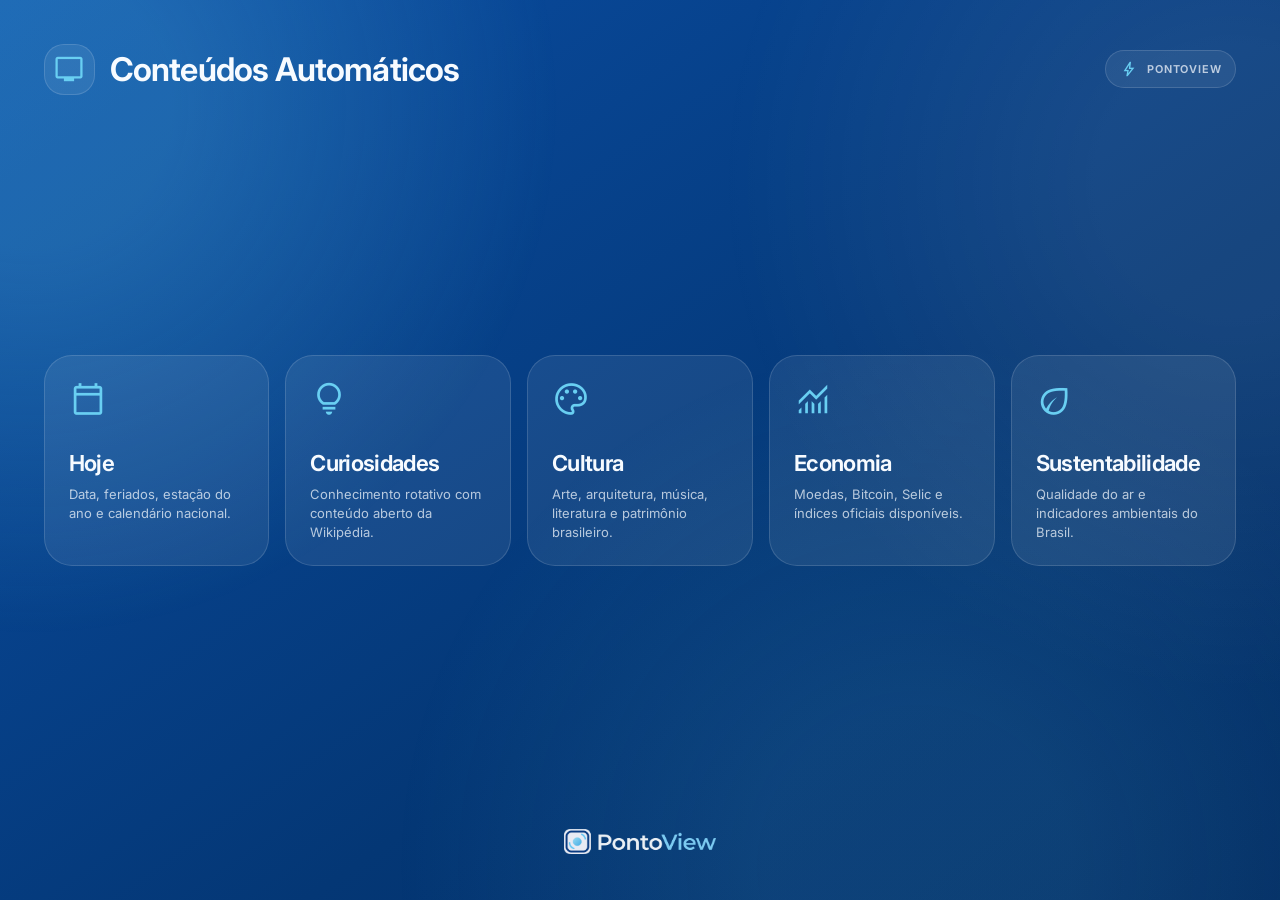
==== pontoview-automaticos/index.html @ fabbc934 "Add automatic content hub for PontoView panels" ====
<!doctype html>
<html lang="pt-BR">
<head>
<meta charset="utf-8"><meta name="viewport" content="width=device-width,initial-scale=1">
<title>PontoView • Conteúdos Automáticos</title>
<link rel="preconnect" href="https://fonts.googleapis.com"><link rel="preconnect" href="https://fonts.gstatic.com" crossorigin>
<link href="https://fonts.googleapis.com/css2?family=Inter:wght@300;400;500;600;700;800&display=swap" rel="stylesheet">
<link href="https://fonts.googleapis.com/css2?family=Material+Symbols+Outlined:opsz,wght,FILL,GRAD@24..48,300..700,0,0" rel="stylesheet">
<link rel="stylesheet" href="shared/pontoview.css">
<style>
body{overflow:auto;min-height:100vh}.pv-shell{height:auto;min-height:100vh}.hub{display:grid;grid-template-columns:repeat(5,minmax(0,1fr));gap:16px;align-self:center}.hub a{text-decoration:none;color:inherit}.hub-card{height:100%;padding:24px;border-radius:28px;background:rgba(255,255,255,.075);border:1px solid var(--pv-line);transition:transform .2s ease,background .2s ease}.hub-card:hover{transform:translateY(-3px);background:rgba(255,255,255,.11)}.hub-icon{font-size:38px;color:var(--pv-sky);margin-bottom:32px}.hub-title{font-size:22px;font-weight:650;letter-spacing:-.03em;margin-bottom:9px}.hub-text{font-size:13px;line-height:1.45;color:var(--pv-soft)}@media(max-width:1100px){.hub{grid-template-columns:repeat(2,1fr)}}@media(max-width:620px){.hub{grid-template-columns:1fr}}
</style>
</head>
<body>
<div class="pv-ambient" aria-hidden="true"></div>
<div class="pv-shell">
  <header class="pv-header"><div class="pv-brand"><div class="pv-badge"><span class="material-symbols-outlined">tv</span></div><div><div class="pv-title">Conteúdos Automáticos</div></div></div><div class="pv-source"><span class="material-symbols-outlined">bolt</span><span>PontoView</span></div></header>
  <main class="hub">
    <a href="hoje/"><article class="hub-card"><span class="material-symbols-outlined hub-icon">calendar_today</span><div class="hub-title">Hoje</div><div class="hub-text">Data, feriados, estação do ano e calendário nacional.</div></article></a>
    <a href="curiosidades/"><article class="hub-card"><span class="material-symbols-outlined hub-icon">lightbulb</span><div class="hub-title">Curiosidades</div><div class="hub-text">Conhecimento rotativo com conteúdo aberto da Wikipédia.</div></article></a>
    <a href="cultura/"><article class="hub-card"><span class="material-symbols-outlined hub-icon">palette</span><div class="hub-title">Cultura</div><div class="hub-text">Arte, arquitetura, música, literatura e patrimônio brasileiro.</div></article></a>
    <a href="economia/"><article class="hub-card"><span class="material-symbols-outlined hub-icon">monitoring</span><div class="hub-title">Economia</div><div class="hub-text">Moedas, Bitcoin, Selic e índices oficiais disponíveis.</div></article></a>
    <a href="sustentabilidade/"><article class="hub-card"><span class="material-symbols-outlined hub-icon">eco</span><div class="hub-title">Sustentabilidade</div><div class="hub-text">Qualidade do ar e indicadores ambientais do Brasil.</div></article></a>
  </main>
  <footer class="pv-footer"><img src="../assets/logo/pontoview-logo-white.png" alt="PontoView"></footer>
</div>
</body></html>
---- pontoview-automaticos/shared/pontoview.css ----
:root{
  --pv-blue:#08479a;
  --pv-deep:#032a61;
  --pv-sky:#69cff2;
  --pv-white:#f7fbff;
  --pv-soft:rgba(247,251,255,.72);
  --pv-faint:rgba(247,251,255,.46);
  --pv-line:rgba(255,255,255,.14);
  --pv-panel:rgba(255,255,255,.075);
  --pv-panel-strong:rgba(255,255,255,.11);
  --pv-safe:clamp(24px,3.4vw,58px);
  --pv-radius:clamp(24px,2.4vw,36px);
  --pv-ease:cubic-bezier(.22,1,.36,1);
}
*{box-sizing:border-box}
html,body{width:100%;height:100%}
body{
  margin:0;
  overflow:hidden;
  font-family:Inter,system-ui,-apple-system,BlinkMacSystemFont,"Segoe UI",sans-serif;
  color:var(--pv-white);
  background:linear-gradient(145deg,#0a4ea5,#043775 62%,#032d63);
}
button,a{font:inherit}
.pv-ambient,.pv-ambient::before,.pv-ambient::after{position:fixed;pointer-events:none;content:"";z-index:0}
.pv-ambient{
  inset:-18%;
  background:
    radial-gradient(circle at 15% 22%,rgba(105,207,242,.23) 0 8%,transparent 30%),
    radial-gradient(circle at 84% 28%,rgba(255,255,255,.08) 0 8%,transparent 30%),
    radial-gradient(circle at 66% 84%,rgba(105,207,242,.10) 0 10%,transparent 34%);
  animation:pvAmbientFloat 24s ease-in-out infinite alternate;
}
.pv-ambient::before{
  width:min(40vw,650px);aspect-ratio:1;right:-12vw;top:-15vw;
  border:clamp(12px,1.2vw,22px) solid rgba(105,207,242,.10);
  border-left-color:transparent;border-bottom-color:transparent;border-radius:50%;
  animation:pvRing 40s linear infinite;
}
.pv-ambient::after{
  width:min(30vw,500px);aspect-ratio:1;left:-10vw;bottom:-14vw;
  border:clamp(9px,.9vw,16px) solid rgba(255,255,255,.06);
  border-top-color:transparent;border-right-color:transparent;border-radius:50%;
  animation:pvRing 48s linear infinite reverse;
}
@keyframes pvAmbientFloat{from{transform:translate3d(-1.4%,0,0) scale(1)}to{transform:translate3d(1.4%,-1%,0) scale(1.03)}}
@keyframes pvRing{to{transform:rotate(360deg)}}
@keyframes pvMarkPulse{50%{transform:scale(1.035);opacity:.96}}
@keyframes pvImageBreath{50%{transform:scale(1.025)}}
@keyframes pvEnterCopy{from{opacity:0;transform:translate3d(22px,0,0);filter:blur(3px)}to{opacity:1;transform:none;filter:none}}
@keyframes pvEnterMedia{from{opacity:0;transform:translate3d(28px,0,0) scale(.975);filter:blur(3px)}to{opacity:1;transform:none;filter:none}}
.pv-shell{
  position:relative;z-index:1;width:100%;height:100%;
  padding:var(--pv-safe);
  display:grid;
  grid-template-rows:auto minmax(0,1fr) auto;
  gap:clamp(20px,2.5vh,36px);
}
.pv-header{display:flex;align-items:center;justify-content:space-between;gap:22px;min-width:0}
.pv-brand{display:flex;align-items:center;gap:15px;min-width:0}
.pv-badge{
  width:clamp(50px,4vw,66px);height:clamp(50px,4vw,66px);border-radius:20px;
  display:grid;place-items:center;flex:0 0 auto;
  background:rgba(255,255,255,.075);border:1px solid var(--pv-line);
  animation:pvMarkPulse 6s ease-in-out infinite;
}
.pv-badge .material-symbols-outlined{font-size:clamp(27px,2.5vw,38px);color:var(--pv-sky);font-variation-settings:'FILL' 0,'wght' 500,'GRAD' 0,'opsz' 48}
.pv-title{font-size:clamp(28px,2.55vw,44px);font-weight:650;line-height:1;letter-spacing:-.025em}
.pv-source{
  display:flex;align-items:center;gap:9px;max-width:44vw;min-width:0;
  padding:9px 14px;border-radius:999px;background:rgba(255,255,255,.065);border:1px solid var(--pv-line);
  color:var(--pv-soft);font-size:clamp(10px,.85vw,13px);font-weight:650;letter-spacing:.075em;text-transform:uppercase;
  white-space:nowrap;overflow:hidden;text-overflow:ellipsis;
}
.pv-source .material-symbols-outlined{font-size:18px;color:var(--pv-sky)}
.pv-stage{min-height:0;display:grid;grid-template-columns:minmax(0,55%) minmax(0,45%);gap:clamp(28px,3.3vw,54px);align-items:stretch}
.pv-copy{min-width:0;min-height:0;display:flex;flex-direction:column;justify-content:center;padding:clamp(12px,1.5vw,22px) 0;transform-origin:center left}
.pv-kicker{margin:0 0 clamp(18px,2.2vh,28px);font-size:clamp(11px,.9vw,14px);font-weight:650;letter-spacing:.14em;text-transform:uppercase;color:var(--pv-sky)}
.pv-headline{margin:0;font-size:clamp(42px,4.9vw,80px);font-weight:650;line-height:1.03;letter-spacing:-.048em;text-wrap:balance}
.pv-body{margin:clamp(20px,2.5vh,30px) 0 0;font-size:clamp(16px,1.35vw,21px);line-height:1.48;color:var(--pv-soft);max-width:64ch;text-wrap:pretty}
.pv-media{
  min-width:0;min-height:0;position:relative;overflow:hidden;border-radius:var(--pv-radius);
  background:linear-gradient(145deg,rgba(105,207,242,.16),rgba(255,255,255,.035));border:1px solid var(--pv-line);
  transform-origin:center right;
}
.pv-media img.pv-image{width:100%;height:100%;object-fit:cover;display:block;animation:pvImageBreath 14s ease-in-out infinite}
.pv-media::after{content:"";position:absolute;inset:0;background:linear-gradient(180deg,rgba(3,42,97,.01),rgba(3,42,97,.40));pointer-events:none}
.pv-media-fallback{position:absolute;inset:0;display:grid;place-items:center;background:radial-gradient(circle at 50% 46%,rgba(105,207,242,.14),transparent 38%),linear-gradient(145deg,rgba(255,255,255,.03),rgba(105,207,242,.06))}
.pv-media-fallback .material-symbols-outlined{font-size:clamp(100px,12vw,190px);color:rgba(255,255,255,.19);font-variation-settings:'FILL' 0,'wght' 300,'GRAD' 0,'opsz' 48}
.pv-media.has-image .pv-media-fallback{display:none}
.pv-overlay{position:absolute;z-index:3;left:18px;right:18px;bottom:18px;display:flex;align-items:flex-end;justify-content:space-between;gap:12px}
.pv-pill{padding:9px 12px;border-radius:999px;background:rgba(3,42,97,.72);border:1px solid rgba(255,255,255,.15);backdrop-filter:blur(8px);color:rgba(255,255,255,.80);font-size:10px;font-weight:650;letter-spacing:.09em;text-transform:uppercase}
.pv-qr{display:flex;align-items:center;gap:10px;padding:9px 11px 9px 9px;border-radius:17px;background:rgba(3,42,97,.74);border:1px solid rgba(255,255,255,.16);backdrop-filter:blur(10px)}
.pv-qr.hidden{display:none}
.pv-qr img{width:68px;height:68px;border-radius:10px;background:#fff;display:block}
.pv-qr-copy{display:flex;flex-direction:column;gap:3px;max-width:130px}
.pv-qr-title{font-size:10px;font-weight:700;letter-spacing:.08em;text-transform:uppercase}
.pv-qr-hint{font-size:9px;line-height:1.25;color:rgba(255,255,255,.68)}
.pv-cards{display:grid;grid-template-columns:repeat(2,minmax(0,1fr));gap:clamp(12px,1.4vw,18px);align-content:center}
.pv-card{padding:clamp(18px,2vw,28px);border-radius:clamp(20px,2vw,30px);background:var(--pv-panel);border:1px solid var(--pv-line);min-width:0}
.pv-card-label{font-size:clamp(10px,.82vw,13px);font-weight:650;letter-spacing:.12em;text-transform:uppercase;color:var(--pv-sky);margin-bottom:10px}
.pv-card-value{font-size:clamp(30px,3.4vw,58px);font-weight:650;line-height:1;letter-spacing:-.045em}
.pv-card-note{margin-top:10px;font-size:clamp(12px,1vw,16px);line-height:1.35;color:var(--pv-soft)}
.pv-statline{display:flex;align-items:baseline;gap:9px;flex-wrap:wrap}
.pv-statline strong{font-size:clamp(54px,6vw,100px);font-weight:650;letter-spacing:-.06em;line-height:.95}
.pv-statline span{font-size:clamp(16px,1.4vw,22px);color:var(--pv-soft)}
.pv-progress{position:absolute;left:0;right:0;bottom:0;height:4px;background:rgba(255,255,255,.08);z-index:4}
.pv-progress>span{display:block;height:100%;width:0;background:linear-gradient(90deg,var(--pv-sky),rgba(255,255,255,.9));transform-origin:left}
.pv-footer{display:flex;align-items:center;justify-content:center;min-height:30px}
.pv-footer img{height:clamp(22px,2vw,31px);width:auto;display:block;opacity:.92}
.pv-transition{transition:opacity .54s var(--pv-ease),transform .54s var(--pv-ease),filter .54s var(--pv-ease)}
.pv-shell.is-leaving .pv-copy{opacity:0;transform:translate3d(-24px,0,0) scale(.992);filter:blur(3px)}
.pv-shell.is-leaving .pv-media,.pv-shell.is-leaving .pv-cards{opacity:0;transform:translate3d(22px,0,0) scale(.982);filter:blur(2px)}
.pv-shell.is-entering .pv-copy{animation:pvEnterCopy .64s var(--pv-ease) both}
.pv-shell.is-entering .pv-media,.pv-shell.is-entering .pv-cards{animation:pvEnterMedia .72s var(--pv-ease) both}
.pv-error{color:var(--pv-soft)}
@media (orientation:landscape) and (max-height:760px){
  .pv-shell{padding-top:20px;padding-bottom:16px;gap:15px}
  .pv-badge{width:48px;height:48px;border-radius:16px}.pv-title{font-size:30px}
  .pv-stage{grid-template-columns:minmax(0,58%) minmax(0,42%);gap:30px}
  .pv-headline{font-size:clamp(36px,4.1vw,60px)}.pv-body{font-size:14px;margin-top:14px}.pv-kicker{margin-bottom:14px}
  .pv-card{padding:16px}.pv-card-value{font-size:clamp(26px,3vw,44px)}
}
@media (orientation:portrait),(max-aspect-ratio:4/5){
  .pv-shell{padding:clamp(28px,5vw,54px) clamp(24px,5vw,52px) clamp(22px,4vw,42px);gap:clamp(24px,2.8vh,36px)}
  .pv-source{max-width:48vw}
  .pv-stage{grid-template-columns:1fr;grid-template-rows:minmax(0,50%) minmax(0,50%);gap:clamp(22px,2.7vh,34px)}
  .pv-copy{padding:0}.pv-headline{font-size:clamp(42px,7.4vw,70px)}.pv-body{font-size:clamp(16px,2.5vw,20px)}
  .pv-cards{grid-template-columns:repeat(2,minmax(0,1fr))}
}
@media (orientation:portrait) and (max-width:620px){
  .pv-badge{width:46px;height:46px}.pv-title{font-size:28px}.pv-source{max-width:43vw;padding:8px 10px}
  .pv-headline{font-size:36px}.pv-body{font-size:14px}.pv-stage{grid-template-rows:auto minmax(260px,1fr)}
  .pv-cards{grid-template-columns:1fr 1fr}.pv-card{padding:14px}.pv-card-note{font-size:11px}
  .pv-qr-copy{display:none}.pv-qr{padding:8px}.pv-qr img{width:60px;height:60px}
}
@media (prefers-reduced-motion:reduce){
  .pv-ambient,.pv-ambient::before,.pv-ambient::after,.pv-badge,.pv-image{animation:none!important}
  .pv-transition{transition:none!important}.pv-shell.is-entering .pv-copy,.pv-shell.is-entering .pv-media,.pv-shell.is-entering .pv-cards{animation:none!important}
}
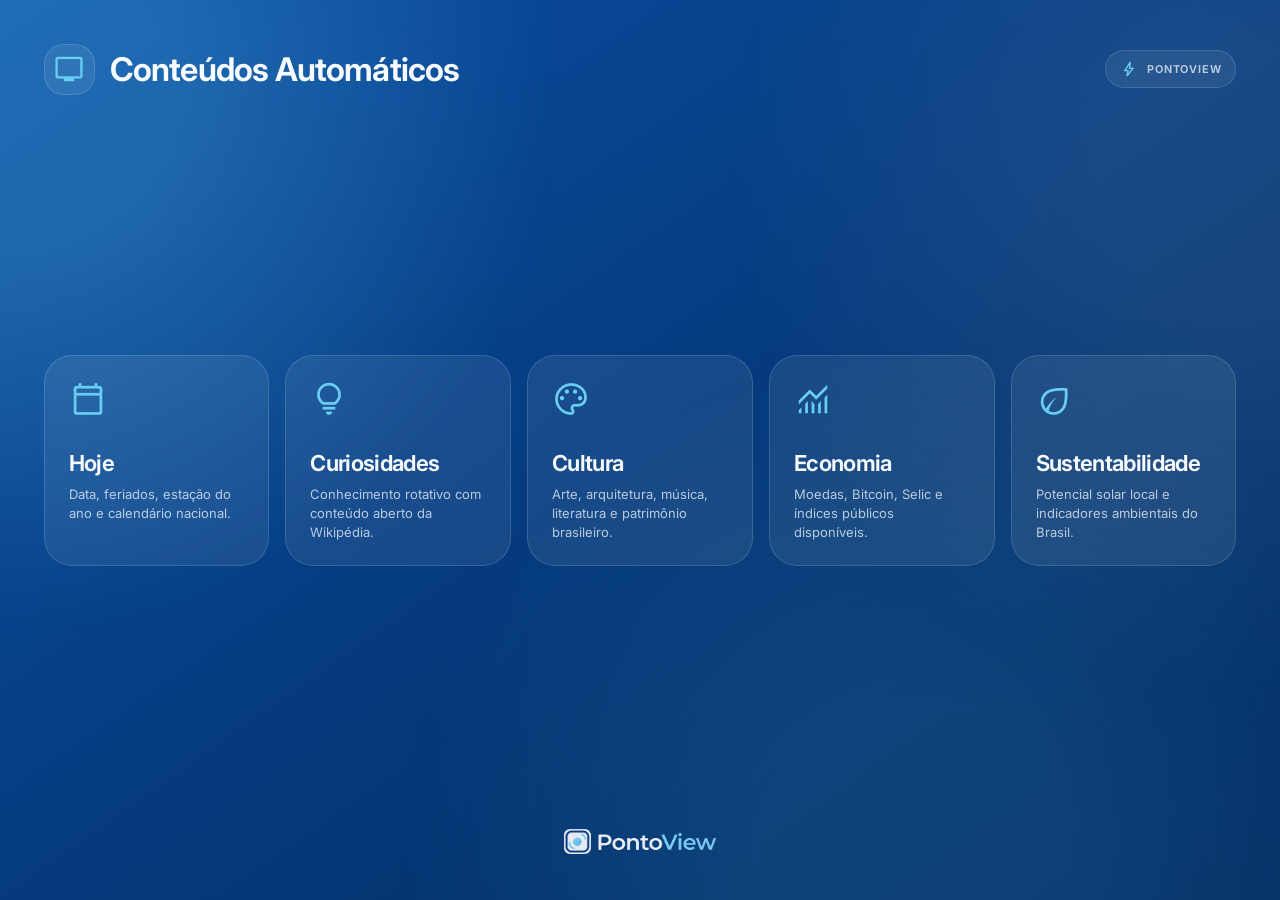
==== commit 562249c3: "Refresh automatic content hub descriptions" ====
--- a/pontoview-automaticos/index.html
+++ b/pontoview-automaticos/index.html
@@ -19,8 +19,8 @@
     <a href="hoje/"><article class="hub-card"><span class="material-symbols-outlined hub-icon">calendar_today</span><div class="hub-title">Hoje</div><div class="hub-text">Data, feriados, estação do ano e calendário nacional.</div></article></a>
     <a href="curiosidades/"><article class="hub-card"><span class="material-symbols-outlined hub-icon">lightbulb</span><div class="hub-title">Curiosidades</div><div class="hub-text">Conhecimento rotativo com conteúdo aberto da Wikipédia.</div></article></a>
     <a href="cultura/"><article class="hub-card"><span class="material-symbols-outlined hub-icon">palette</span><div class="hub-title">Cultura</div><div class="hub-text">Arte, arquitetura, música, literatura e patrimônio brasileiro.</div></article></a>
-    <a href="economia/"><article class="hub-card"><span class="material-symbols-outlined hub-icon">monitoring</span><div class="hub-title">Economia</div><div class="hub-text">Moedas, Bitcoin, Selic e índices oficiais disponíveis.</div></article></a>
-    <a href="sustentabilidade/"><article class="hub-card"><span class="material-symbols-outlined hub-icon">eco</span><div class="hub-title">Sustentabilidade</div><div class="hub-text">Qualidade do ar e indicadores ambientais do Brasil.</div></article></a>
+    <a href="economia/"><article class="hub-card"><span class="material-symbols-outlined hub-icon">monitoring</span><div class="hub-title">Economia</div><div class="hub-text">Moedas, Bitcoin, Selic e índices públicos disponíveis.</div></article></a>
+    <a href="sustentabilidade/"><article class="hub-card"><span class="material-symbols-outlined hub-icon">eco</span><div class="hub-title">Sustentabilidade</div><div class="hub-text">Potencial solar local e indicadores ambientais do Brasil.</div></article></a>
   </main>
   <footer class="pv-footer"><img src="../assets/logo/pontoview-logo-white.png" alt="PontoView"></footer>
 </div>
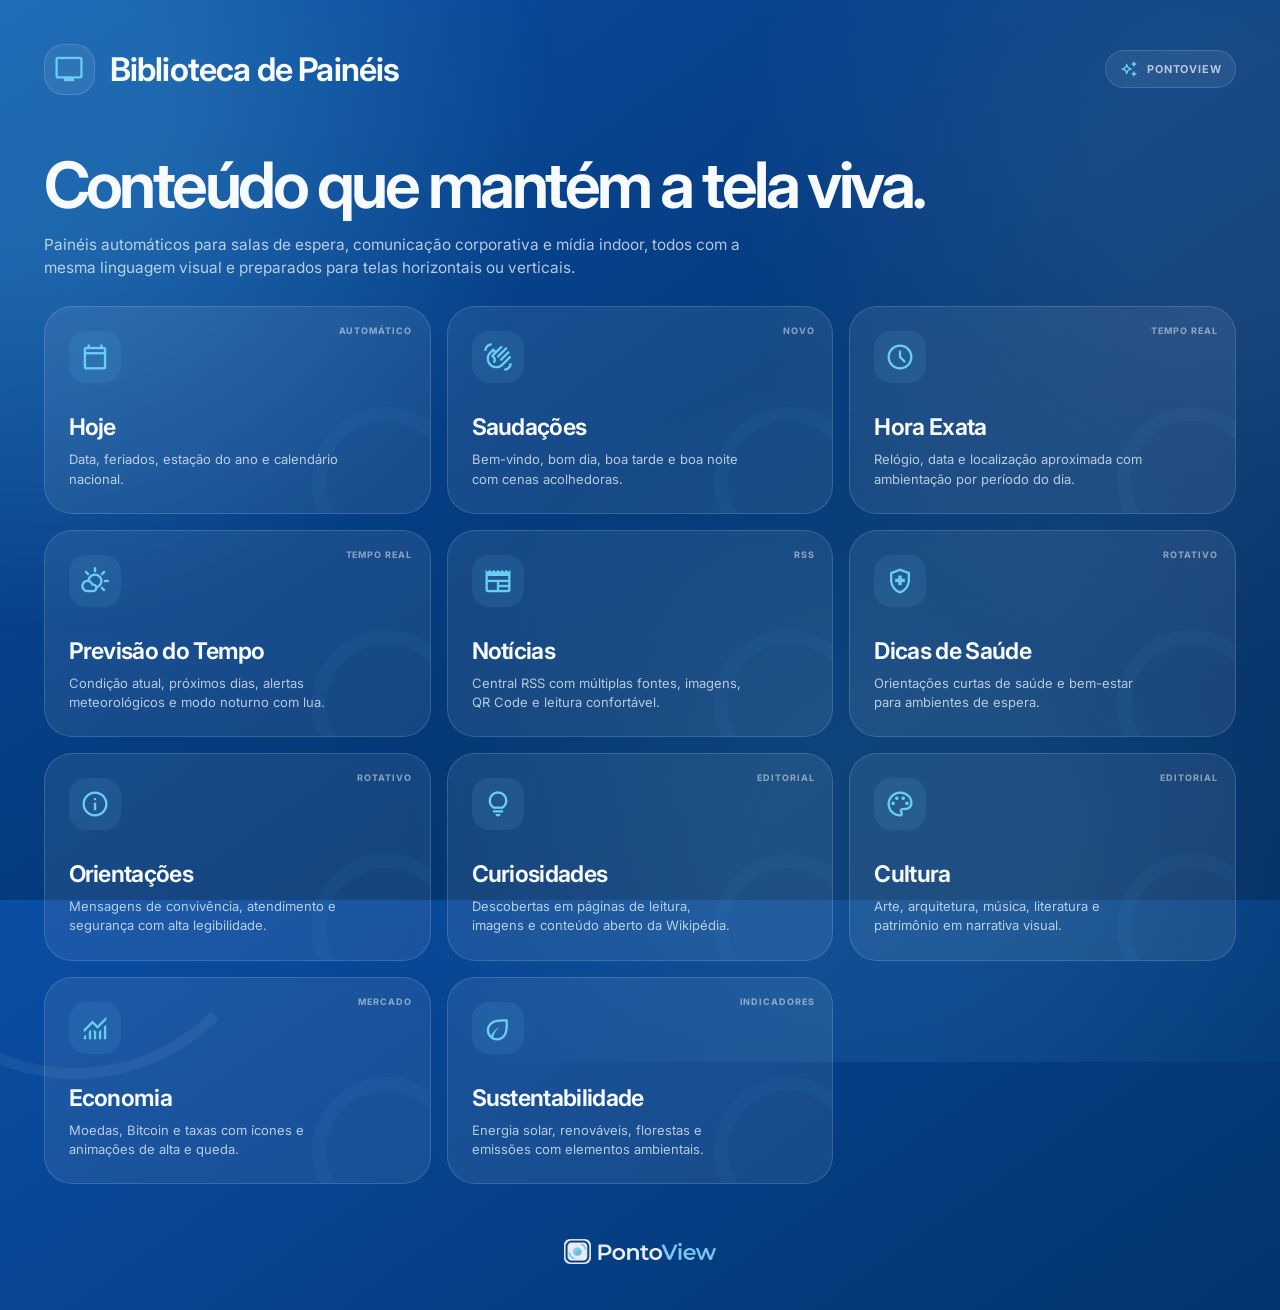
==== commit aa745c4d: "Amplia hub para todos os painéis PontoView" ====
--- a/pontoview-automaticos/index.html
+++ b/pontoview-automaticos/index.html
@@ -1,27 +1,15 @@
-<!doctype html>
-<html lang="pt-BR">
-<head>
-<meta charset="utf-8"><meta name="viewport" content="width=device-width,initial-scale=1">
-<title>PontoView • Conteúdos Automáticos</title>
-<link rel="preconnect" href="https://fonts.googleapis.com"><link rel="preconnect" href="https://fonts.gstatic.com" crossorigin>
-<link href="https://fonts.googleapis.com/css2?family=Inter:wght@300;400;500;600;700;800&display=swap" rel="stylesheet">
-<link href="https://fonts.googleapis.com/css2?family=Material+Symbols+Outlined:opsz,wght,FILL,GRAD@24..48,300..700,0,0" rel="stylesheet">
-<link rel="stylesheet" href="shared/pontoview.css">
-<style>
-body{overflow:auto;min-height:100vh}.pv-shell{height:auto;min-height:100vh}.hub{display:grid;grid-template-columns:repeat(5,minmax(0,1fr));gap:16px;align-self:center}.hub a{text-decoration:none;color:inherit}.hub-card{height:100%;padding:24px;border-radius:28px;background:rgba(255,255,255,.075);border:1px solid var(--pv-line);transition:transform .2s ease,background .2s ease}.hub-card:hover{transform:translateY(-3px);background:rgba(255,255,255,.11)}.hub-icon{font-size:38px;color:var(--pv-sky);margin-bottom:32px}.hub-title{font-size:22px;font-weight:650;letter-spacing:-.03em;margin-bottom:9px}.hub-text{font-size:13px;line-height:1.45;color:var(--pv-soft)}@media(max-width:1100px){.hub{grid-template-columns:repeat(2,1fr)}}@media(max-width:620px){.hub{grid-template-columns:1fr}}
-</style>
-</head>
-<body>
-<div class="pv-ambient" aria-hidden="true"></div>
-<div class="pv-shell">
-  <header class="pv-header"><div class="pv-brand"><div class="pv-badge"><span class="material-symbols-outlined">tv</span></div><div><div class="pv-title">Conteúdos Automáticos</div></div></div><div class="pv-source"><span class="material-symbols-outlined">bolt</span><span>PontoView</span></div></header>
-  <main class="hub">
-    <a href="hoje/"><article class="hub-card"><span class="material-symbols-outlined hub-icon">calendar_today</span><div class="hub-title">Hoje</div><div class="hub-text">Data, feriados, estação do ano e calendário nacional.</div></article></a>
-    <a href="curiosidades/"><article class="hub-card"><span class="material-symbols-outlined hub-icon">lightbulb</span><div class="hub-title">Curiosidades</div><div class="hub-text">Conhecimento rotativo com conteúdo aberto da Wikipédia.</div></article></a>
-    <a href="cultura/"><article class="hub-card"><span class="material-symbols-outlined hub-icon">palette</span><div class="hub-title">Cultura</div><div class="hub-text">Arte, arquitetura, música, literatura e patrimônio brasileiro.</div></article></a>
-    <a href="economia/"><article class="hub-card"><span class="material-symbols-outlined hub-icon">monitoring</span><div class="hub-title">Economia</div><div class="hub-text">Moedas, Bitcoin, Selic e índices públicos disponíveis.</div></article></a>
-    <a href="sustentabilidade/"><article class="hub-card"><span class="material-symbols-outlined hub-icon">eco</span><div class="hub-title">Sustentabilidade</div><div class="hub-text">Potencial solar local e indicadores ambientais do Brasil.</div></article></a>
-  </main>
-  <footer class="pv-footer"><img src="../assets/logo/pontoview-logo-white.png" alt="PontoView"></footer>
-</div>
-</body></html>
+<!doctype html><html lang="pt-BR"><head><meta charset="utf-8"><meta name="viewport" content="width=device-width,initial-scale=1"><title>PontoView • Biblioteca de Painéis</title><link rel="preconnect" href="https://fonts.googleapis.com"><link rel="preconnect" href="https://fonts.gstatic.com" crossorigin><link href="https://fonts.googleapis.com/css2?family=Inter:wght@300;400;500;600;700;800&display=swap" rel="stylesheet"><link href="https://fonts.googleapis.com/css2?family=Material+Symbols+Outlined:opsz,wght,FILL,GRAD@24..48,300..700,0,0" rel="stylesheet"><link rel="stylesheet" href="shared/pontoview.css"><style>
+body{overflow:auto;min-height:100vh}.pv-shell{height:auto;min-height:100vh}.intro{margin:clamp(26px,4vh,46px) 0 clamp(22px,3vh,34px)}.intro h1{margin:0;font-size:clamp(38px,5vw,76px);line-height:1;letter-spacing:-.055em;font-weight:650}.intro p{margin:16px 0 0;max-width:720px;color:var(--pv-soft);font-size:clamp(15px,1.2vw,19px);line-height:1.5}.hub{display:grid;grid-template-columns:repeat(3,minmax(0,1fr));gap:16px;padding-bottom:30px}.hub a{text-decoration:none;color:inherit}.hub-card{height:100%;min-height:190px;padding:24px;border-radius:28px;background:rgba(255,255,255,.075);border:1px solid var(--pv-line);transition:transform .25s var(--pv-ease),background .25s ease,border-color .25s ease;position:relative;overflow:hidden}.hub-card::after{content:"";position:absolute;width:120px;aspect-ratio:1;border-radius:50%;border:14px solid rgba(105,207,242,.04);right:-30px;bottom:-42px}.hub-card:hover{transform:translateY(-4px);background:rgba(255,255,255,.105);border-color:rgba(105,207,242,.28)}.hub-icon{width:52px;height:52px;border-radius:17px;display:grid;place-items:center;background:rgba(105,207,242,.10);color:var(--pv-sky);margin-bottom:30px}.hub-icon span{font-size:30px}.hub-title{font-size:23px;font-weight:650;letter-spacing:-.03em;margin-bottom:9px}.hub-text{font-size:13px;line-height:1.48;color:var(--pv-soft);max-width:34ch}.tag{position:absolute;right:18px;top:18px;font-size:9px;font-weight:750;letter-spacing:.1em;text-transform:uppercase;color:rgba(255,255,255,.48)}@media(max-width:1100px){.hub{grid-template-columns:repeat(2,1fr)}}@media(max-width:620px){.hub{grid-template-columns:1fr}.hub-card{min-height:170px}.intro h1{font-size:42px}}
+</style></head><body><div class="pv-ambient"></div><div class="pv-shell"><header class="pv-header"><div class="pv-brand"><div class="pv-badge"><span class="material-symbols-outlined">tv</span></div><div class="pv-title">Biblioteca de Painéis</div></div><div class="pv-source"><span class="material-symbols-outlined">auto_awesome</span><span>PontoView</span></div></header><main><section class="intro"><h1>Conteúdo que mantém a tela viva.</h1><p>Painéis automáticos para salas de espera, comunicação corporativa e mídia indoor, todos com a mesma linguagem visual e preparados para telas horizontais ou verticais.</p></section><section class="hub">
+<a href="hoje/"><article class="hub-card"><span class="tag">Automático</span><div class="hub-icon"><span class="material-symbols-outlined">calendar_today</span></div><div class="hub-title">Hoje</div><div class="hub-text">Data, feriados, estação do ano e calendário nacional.</div></article></a>
+<a href="saudacoes/"><article class="hub-card"><span class="tag">Novo</span><div class="hub-icon"><span class="material-symbols-outlined">waving_hand</span></div><div class="hub-title">Saudações</div><div class="hub-text">Bem-vindo, bom dia, boa tarde e boa noite com cenas acolhedoras.</div></article></a>
+<a href="hora/"><article class="hub-card"><span class="tag">Tempo real</span><div class="hub-icon"><span class="material-symbols-outlined">schedule</span></div><div class="hub-title">Hora Exata</div><div class="hub-text">Relógio, data e localização aproximada com ambientação por período do dia.</div></article></a>
+<a href="tempo/"><article class="hub-card"><span class="tag">Tempo real</span><div class="hub-icon"><span class="material-symbols-outlined">partly_cloudy_day</span></div><div class="hub-title">Previsão do Tempo</div><div class="hub-text">Condição atual, próximos dias, alertas meteorológicos e modo noturno com lua.</div></article></a>
+<a href="noticias/"><article class="hub-card"><span class="tag">RSS</span><div class="hub-icon"><span class="material-symbols-outlined">newspaper</span></div><div class="hub-title">Notícias</div><div class="hub-text">Central RSS com múltiplas fontes, imagens, QR Code e leitura confortável.</div></article></a>
+<a href="saude/"><article class="hub-card"><span class="tag">Rotativo</span><div class="hub-icon"><span class="material-symbols-outlined">health_and_safety</span></div><div class="hub-title">Dicas de Saúde</div><div class="hub-text">Orientações curtas de saúde e bem-estar para ambientes de espera.</div></article></a>
+<a href="orientacoes/"><article class="hub-card"><span class="tag">Rotativo</span><div class="hub-icon"><span class="material-symbols-outlined">info</span></div><div class="hub-title">Orientações</div><div class="hub-text">Mensagens de convivência, atendimento e segurança com alta legibilidade.</div></article></a>
+<a href="curiosidades/"><article class="hub-card"><span class="tag">Editorial</span><div class="hub-icon"><span class="material-symbols-outlined">lightbulb</span></div><div class="hub-title">Curiosidades</div><div class="hub-text">Descobertas em páginas de leitura, imagens e conteúdo aberto da Wikipédia.</div></article></a>
+<a href="cultura/"><article class="hub-card"><span class="tag">Editorial</span><div class="hub-icon"><span class="material-symbols-outlined">palette</span></div><div class="hub-title">Cultura</div><div class="hub-text">Arte, arquitetura, música, literatura e patrimônio em narrativa visual.</div></article></a>
+<a href="economia/"><article class="hub-card"><span class="tag">Mercado</span><div class="hub-icon"><span class="material-symbols-outlined">monitoring</span></div><div class="hub-title">Economia</div><div class="hub-text">Moedas, Bitcoin e taxas com ícones e animações de alta e queda.</div></article></a>
+<a href="sustentabilidade/"><article class="hub-card"><span class="tag">Indicadores</span><div class="hub-icon"><span class="material-symbols-outlined">eco</span></div><div class="hub-title">Sustentabilidade</div><div class="hub-text">Energia solar, renováveis, florestas e emissões com elementos ambientais.</div></article></a>
+</section></main><footer class="pv-footer"><img src="../assets/logo/pontoview-logo-white.png" alt="PontoView"></footer></div></body></html>
